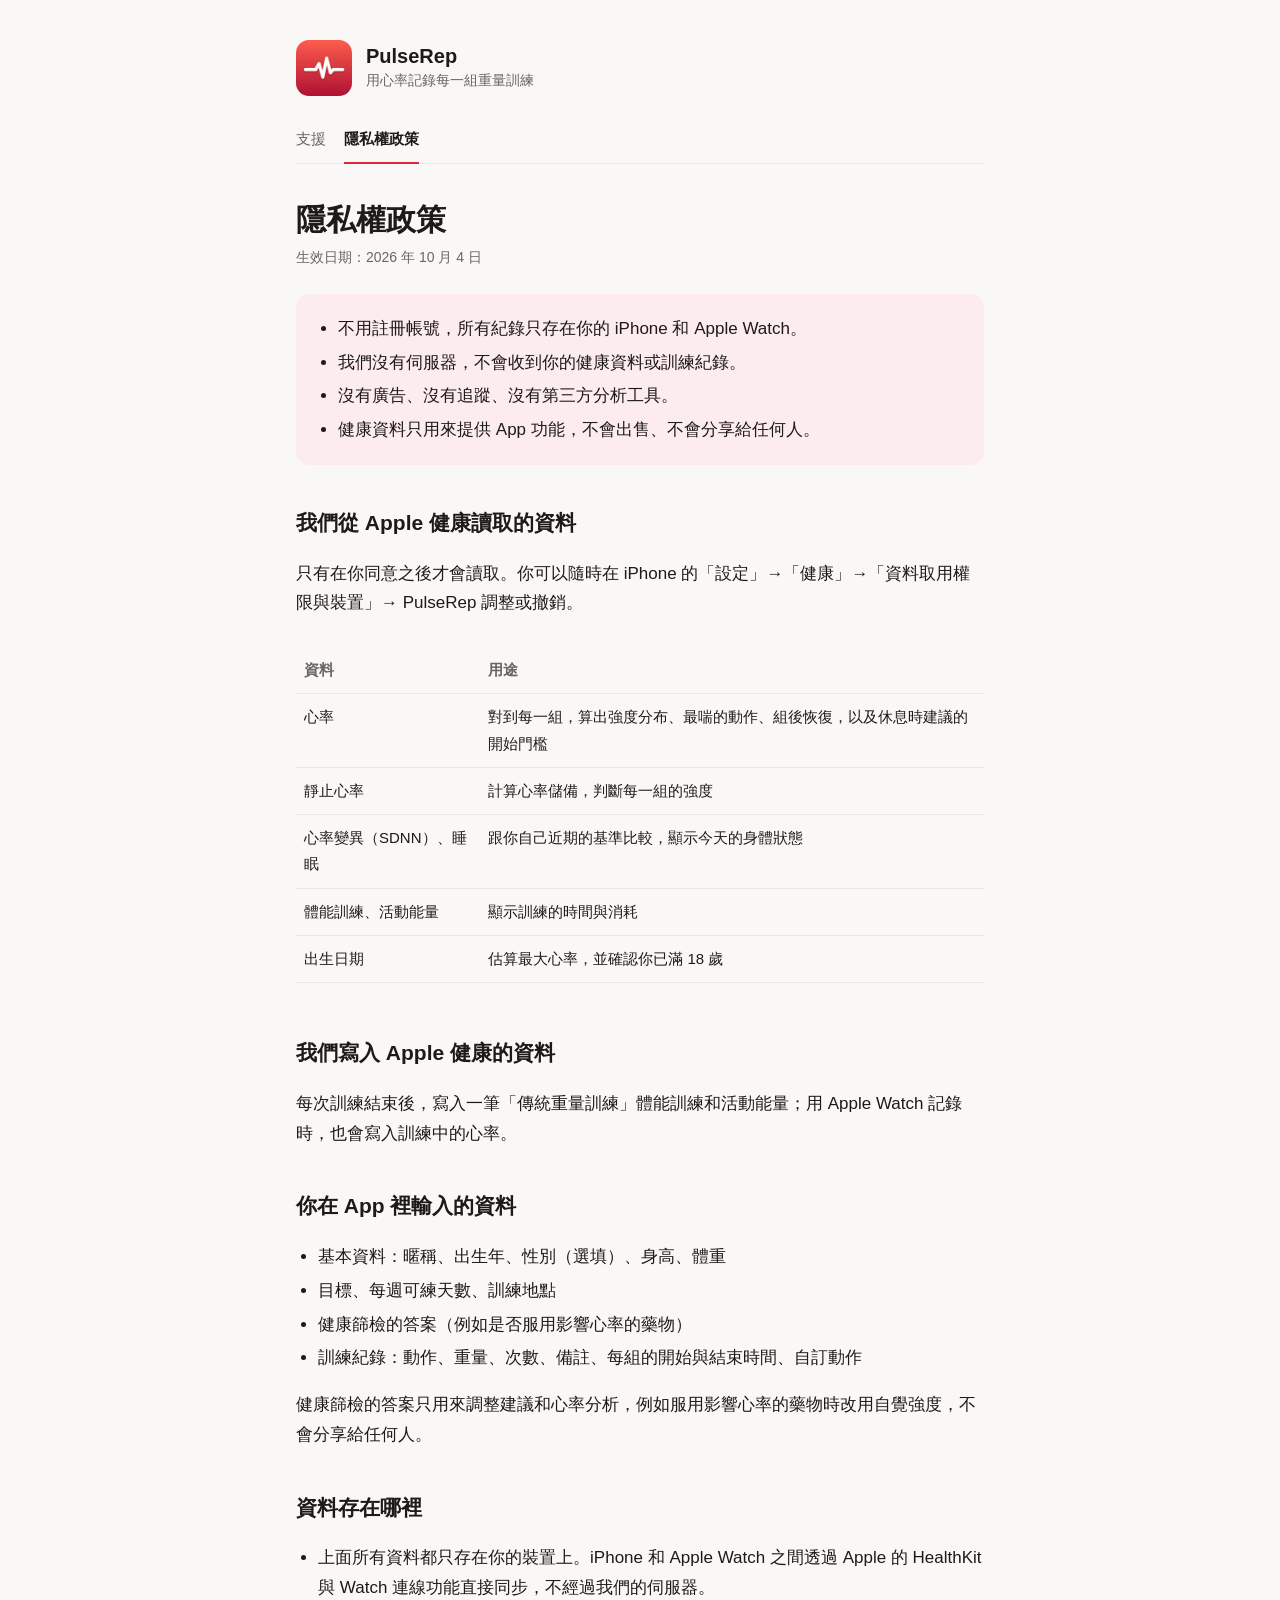
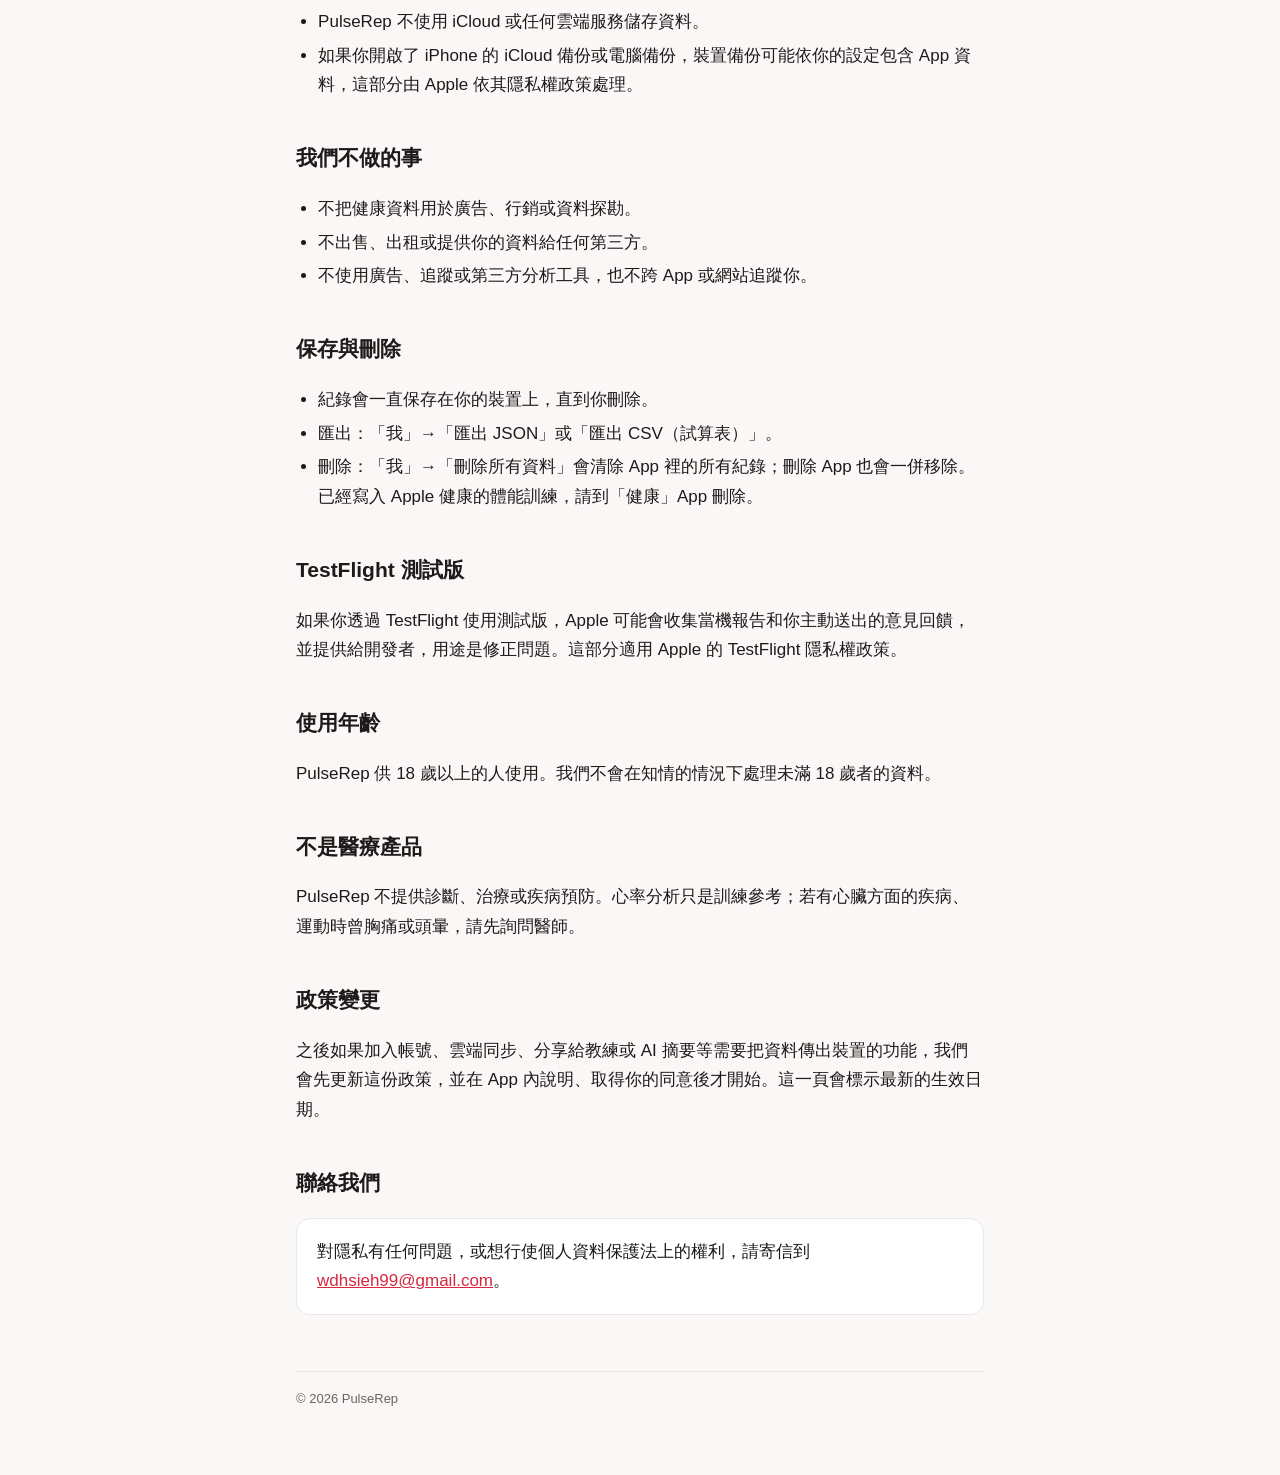
==== privacy.html @ 3b32ed13 "PulseRep 支援頁與隱私權政策 Co-Authored-By: Claude Opus 5.5 <noreply@anthropic.com>" ====
<!doctype html>
<html lang="zh-Hant">
<head>
<meta charset="utf-8">
<meta name="viewport" content="width=device-width, initial-scale=1">
<title>PulseRep 隱私權政策</title>
<meta name="description" content="PulseRep 如何處理你的健康與訓練資料。">
<link rel="icon" href="icon.png">
<link rel="stylesheet" href="style.css">
</head>
<body>
<div class="wrap">
  <header>
    <img src="icon.png" alt="">
    <div><div class="name">PulseRep</div><div class="tag">用心率記錄每一組重量訓練</div></div>
  </header>
  <nav><a href="./">支援</a><a href="privacy.html" aria-current="page">隱私權政策</a></nav>

  <h1>隱私權政策</h1>
  <p class="meta">生效日期：2026 年 10 月 4 日</p>

  <div class="summary">
    <ul>
      <li>不用註冊帳號，所有紀錄只存在你的 iPhone 和 Apple Watch。</li>
      <li>我們沒有伺服器，不會收到你的健康資料或訓練紀錄。</li>
      <li>沒有廣告、沒有追蹤、沒有第三方分析工具。</li>
      <li>健康資料只用來提供 App 功能，不會出售、不會分享給任何人。</li>
    </ul>
  </div>

  <h2>我們從 Apple 健康讀取的資料</h2>
  <p>只有在你同意之後才會讀取。你可以隨時在 iPhone 的「設定」→「健康」→「資料取用權限與裝置」→ PulseRep 調整或撤銷。</p>
  <div class="table-scroll">
  <table>
    <tr><th>資料</th><th>用途</th></tr>
    <tr><td>心率</td><td>對到每一組，算出強度分布、最喘的動作、組後恢復，以及休息時建議的開始門檻</td></tr>
    <tr><td>靜止心率</td><td>計算心率儲備，判斷每一組的強度</td></tr>
    <tr><td>心率變異（SDNN）、睡眠</td><td>跟你自己近期的基準比較，顯示今天的身體狀態</td></tr>
    <tr><td>體能訓練、活動能量</td><td>顯示訓練的時間與消耗</td></tr>
    <tr><td>出生日期</td><td>估算最大心率，並確認你已滿 18 歲</td></tr>
  </table>
  </div>

  <h2>我們寫入 Apple 健康的資料</h2>
  <p>每次訓練結束後，寫入一筆「傳統重量訓練」體能訓練和活動能量；用 Apple Watch 記錄時，也會寫入訓練中的心率。</p>

  <h2>你在 App 裡輸入的資料</h2>
  <ul>
    <li>基本資料：暱稱、出生年、性別（選填）、身高、體重</li>
    <li>目標、每週可練天數、訓練地點</li>
    <li>健康篩檢的答案（例如是否服用影響心率的藥物）</li>
    <li>訓練紀錄：動作、重量、次數、備註、每組的開始與結束時間、自訂動作</li>
  </ul>
  <p>健康篩檢的答案只用來調整建議和心率分析，例如服用影響心率的藥物時改用自覺強度，不會分享給任何人。</p>

  <h2>資料存在哪裡</h2>
  <ul>
    <li>上面所有資料都只存在你的裝置上。iPhone 和 Apple Watch 之間透過 Apple 的 HealthKit 與 Watch 連線功能直接同步，不經過我們的伺服器。</li>
    <li>PulseRep 不使用 iCloud 或任何雲端服務儲存資料。</li>
    <li>如果你開啟了 iPhone 的 iCloud 備份或電腦備份，裝置備份可能依你的設定包含 App 資料，這部分由 Apple 依其隱私權政策處理。</li>
  </ul>

  <h2>我們不做的事</h2>
  <ul>
    <li>不把健康資料用於廣告、行銷或資料探勘。</li>
    <li>不出售、出租或提供你的資料給任何第三方。</li>
    <li>不使用廣告、追蹤或第三方分析工具，也不跨 App 或網站追蹤你。</li>
  </ul>

  <h2>保存與刪除</h2>
  <ul>
    <li>紀錄會一直保存在你的裝置上，直到你刪除。</li>
    <li>匯出：「我」→「匯出 JSON」或「匯出 CSV（試算表）」。</li>
    <li>刪除：「我」→「刪除所有資料」會清除 App 裡的所有紀錄；刪除 App 也會一併移除。已經寫入 Apple 健康的體能訓練，請到「健康」App 刪除。</li>
  </ul>

  <h2>TestFlight 測試版</h2>
  <p>如果你透過 TestFlight 使用測試版，Apple 可能會收集當機報告和你主動送出的意見回饋，並提供給開發者，用途是修正問題。這部分適用 Apple 的 TestFlight 隱私權政策。</p>

  <h2>使用年齡</h2>
  <p>PulseRep 供 18 歲以上的人使用。我們不會在知情的情況下處理未滿 18 歲者的資料。</p>

  <h2>不是醫療產品</h2>
  <p>PulseRep 不提供診斷、治療或疾病預防。心率分析只是訓練參考；若有心臟方面的疾病、運動時曾胸痛或頭暈，請先詢問醫師。</p>

  <h2>政策變更</h2>
  <p>之後如果加入帳號、雲端同步、分享給教練或 AI 摘要等需要把資料傳出裝置的功能，我們會先更新這份政策，並在 App 內說明、取得你的同意後才開始。這一頁會標示最新的生效日期。</p>

  <h2>聯絡我們</h2>
  <div class="contact">對隱私有任何問題，或想行使個人資料保護法上的權利，請寄信到 <a href="mailto:wdhsieh99@gmail.com">wdhsieh99@gmail.com</a>。</div>

  <footer>© 2026 PulseRep</footer>
</div>
</body>
</html>
---- style.css ----
:root {
  --bg: #faf8f7;
  --surface: #ffffff;
  --text: #1d1a1a;
  --muted: #6b6464;
  --line: #ebe5e3;
  --accent: #d6283f;
  --accent-soft: #fdecee;
  color-scheme: light dark;
}
@media (prefers-color-scheme: dark) {
  :root {
    --bg: #141212;
    --surface: #1e1b1b;
    --text: #f2eeee;
    --muted: #a39b9b;
    --line: #2f2a2a;
    --accent: #ff5e6c;
    --accent-soft: #3a1d21;
  }
}
* { box-sizing: border-box; }
html { -webkit-text-size-adjust: 100%; }
body {
  margin: 0;
  background: var(--bg);
  color: var(--text);
  font: 17px/1.75 -apple-system, BlinkMacSystemFont, "PingFang TC", "Noto Sans TC", "Helvetica Neue", sans-serif;
}
.wrap { max-width: 720px; margin: 0 auto; padding: 40px 16px 64px; }
header { display: flex; align-items: center; gap: 14px; margin-bottom: 8px; }
header img { width: 56px; height: 56px; border-radius: 13px; }
header .name { font-weight: 700; font-size: 20px; line-height: 1.2; }
header .tag { color: var(--muted); font-size: 14px; }
nav { display: flex; gap: 18px; margin: 20px 0 36px; font-size: 15px; border-bottom: 1px solid var(--line); }
nav a { color: var(--muted); text-decoration: none; padding: 10px 0; border-bottom: 2px solid transparent; margin-bottom: -1px; }
nav a[aria-current="page"] { color: var(--text); border-color: var(--accent); font-weight: 600; }
h1 { font-size: 30px; line-height: 1.3; margin: 0 0 6px; }
h2 { font-size: 21px; margin: 40px 0 10px; }
h3 { font-size: 17px; margin: 24px 0 4px; }
p, li { color: var(--text); }
.meta { color: var(--muted); font-size: 14px; margin: 0 0 24px; }
a { color: var(--accent); }
ul { padding-left: 1.3em; }
li { margin: 4px 0; }
.summary {
  background: var(--accent-soft);
  border-radius: 14px;
  padding: 16px 20px;
  margin: 24px 0;
}
.summary ul { margin: 0; }
table { width: 100%; border-collapse: collapse; font-size: 15px; margin: 12px 0; }
th, td { text-align: left; padding: 10px 8px; border-bottom: 1px solid var(--line); vertical-align: top; }
th { color: var(--muted); font-weight: 600; }
.table-scroll { overflow-x: auto; }
details { background: var(--surface); border: 1px solid var(--line); border-radius: 12px; padding: 12px 16px; margin: 10px 0; }
summary { cursor: pointer; font-weight: 600; }
details p, details ul { margin: 8px 0 0; }
.contact { background: var(--surface); border: 1px solid var(--line); border-radius: 14px; padding: 18px 20px; margin-top: 16px; }
footer { color: var(--muted); font-size: 13px; margin-top: 56px; padding-top: 16px; border-top: 1px solid var(--line); }
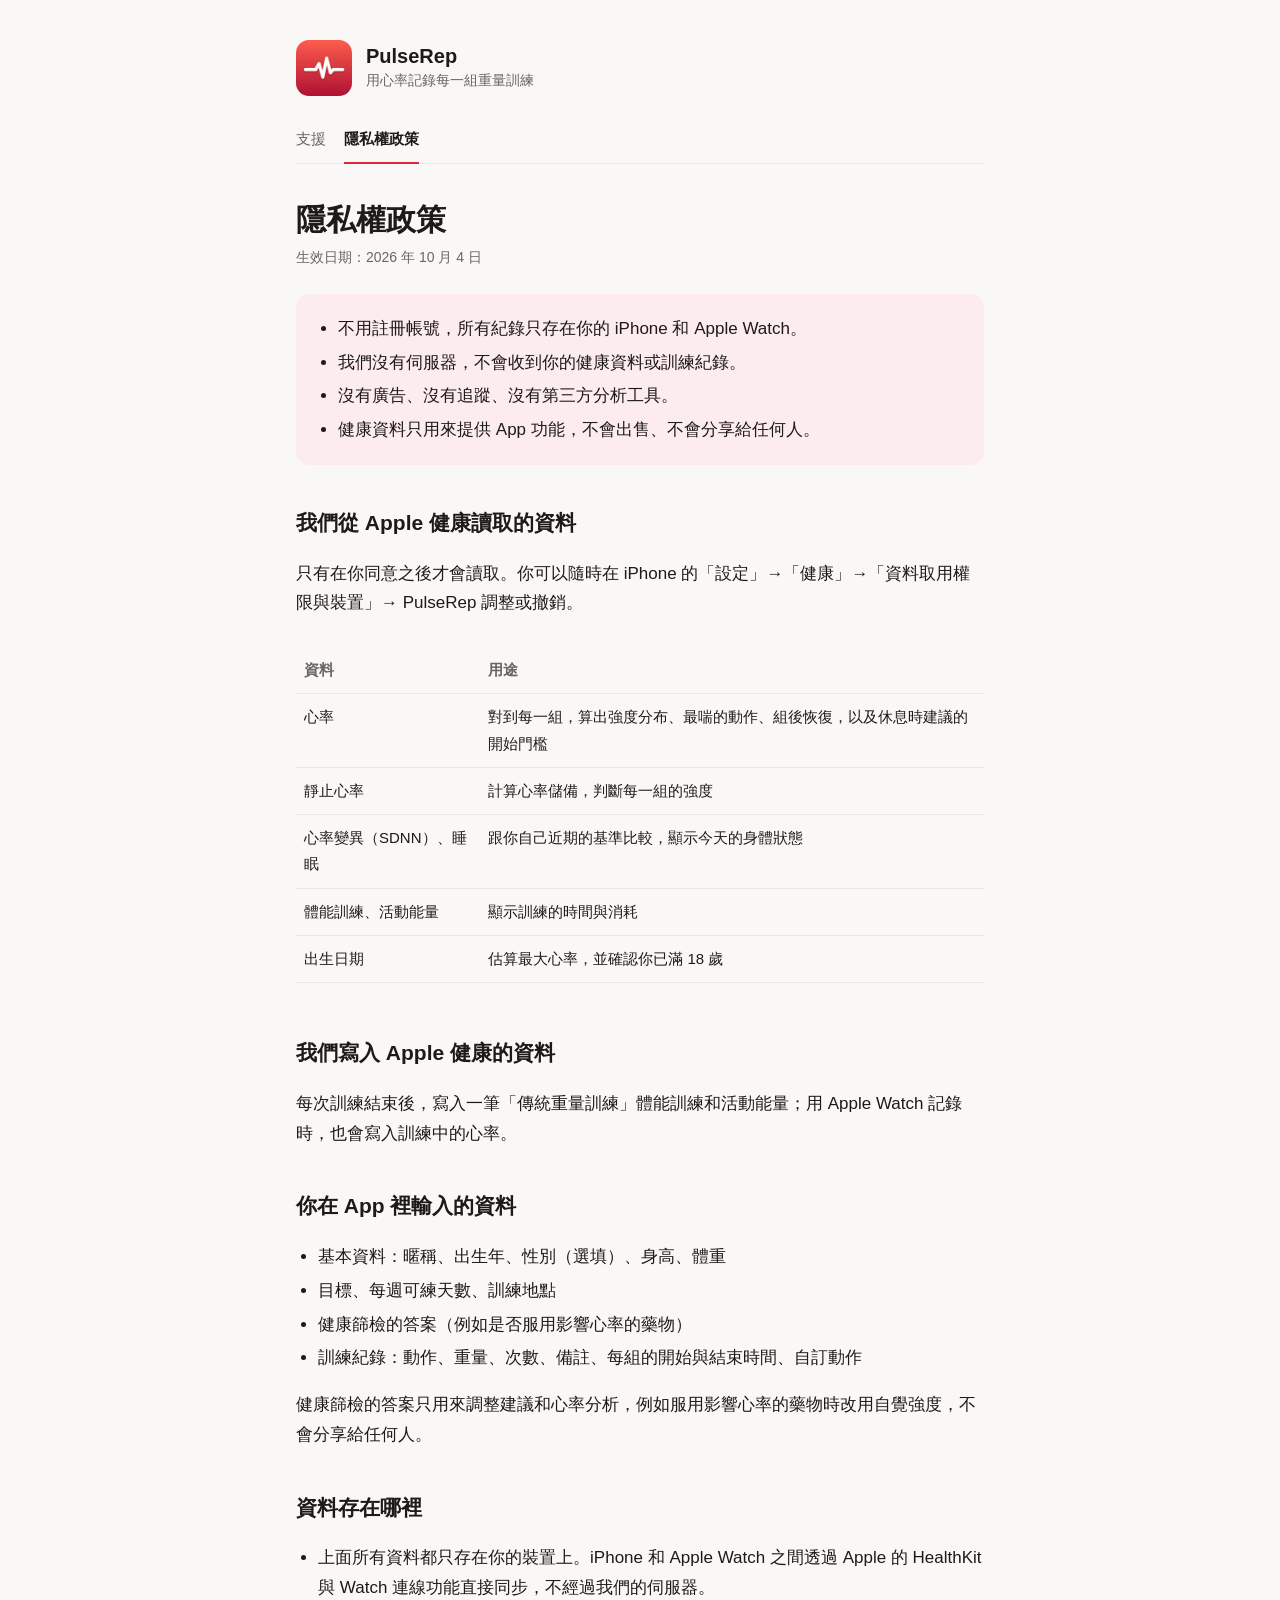
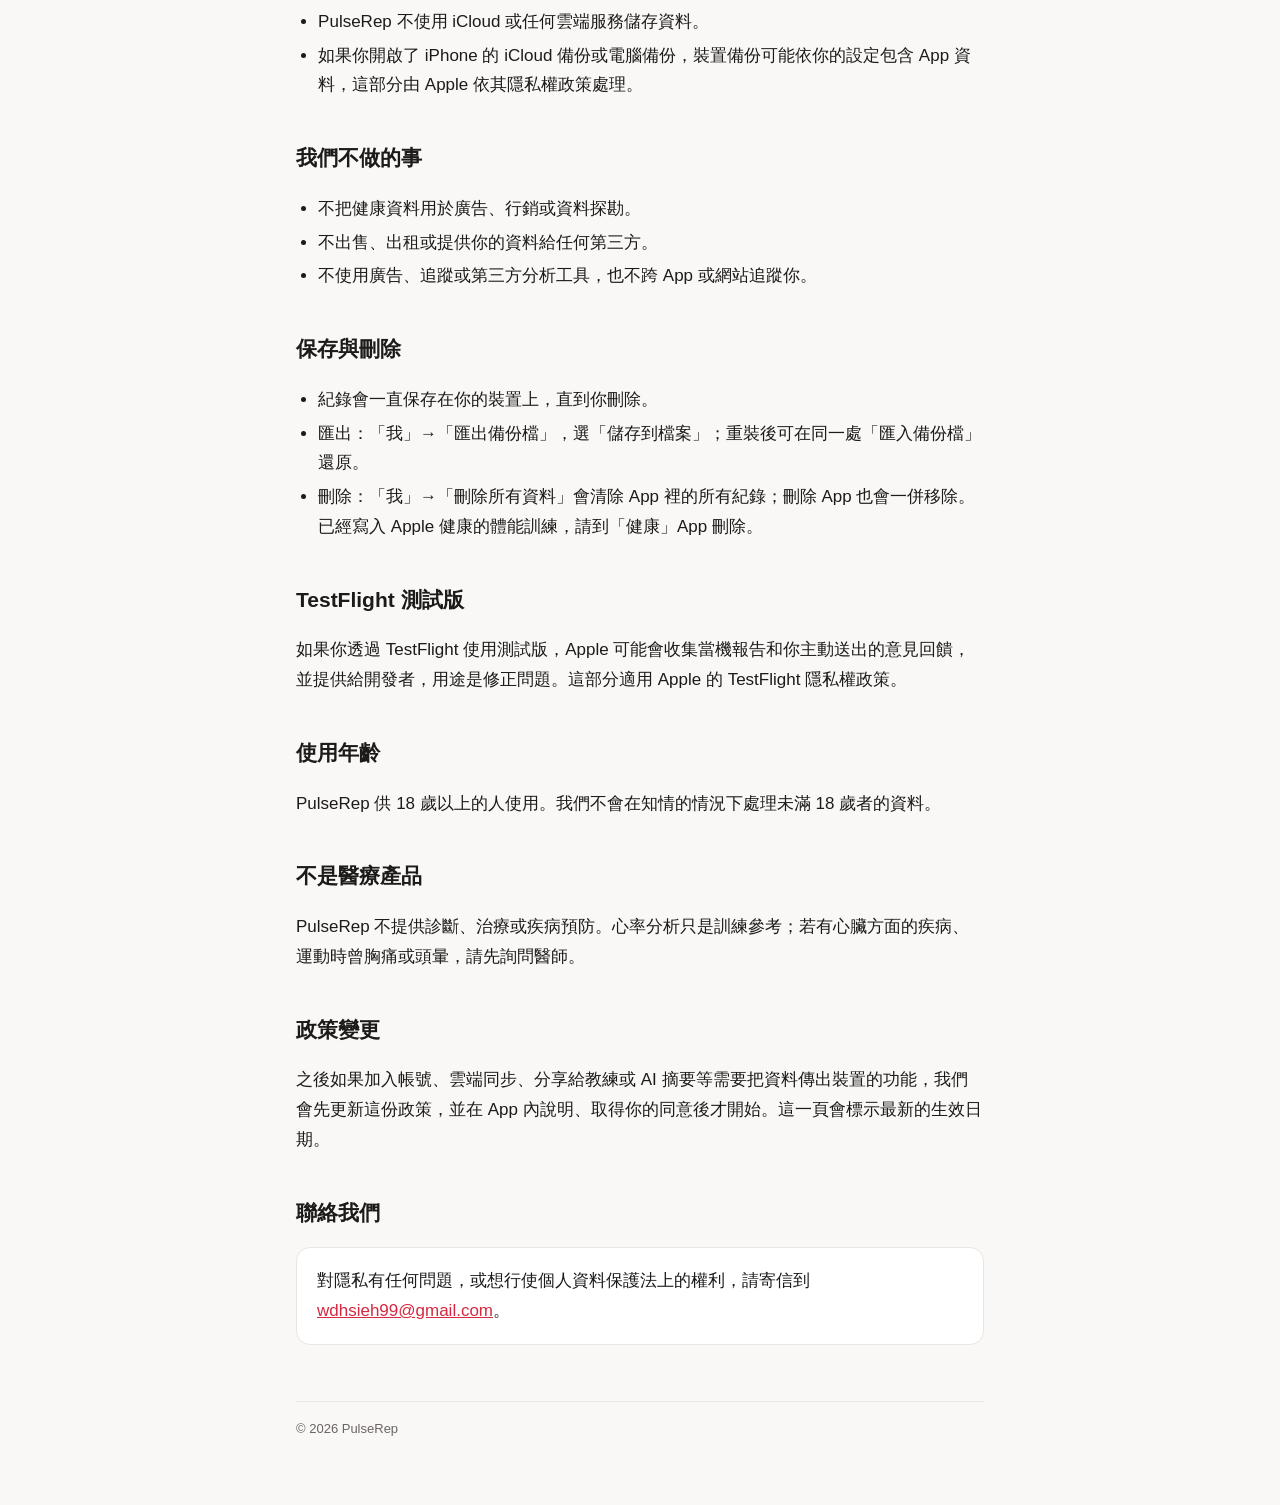
==== commit 4f7d47c9: "匯出改為單一備份檔，重裝後可匯入還原（拿掉 CSV） Co-Authored-By: Claude Opus 5.5 <noreply@anthropic.com>" ====
--- a/privacy.html
+++ b/privacy.html
@@ -70,7 +70,7 @@
   <h2>保存與刪除</h2>
   <ul>
     <li>紀錄會一直保存在你的裝置上，直到你刪除。</li>
-    <li>匯出：「我」→「匯出 JSON」或「匯出 CSV（試算表）」。</li>
+    <li>匯出：「我」→「匯出備份檔」，選「儲存到檔案」；重裝後可在同一處「匯入備份檔」還原。</li>
     <li>刪除：「我」→「刪除所有資料」會清除 App 裡的所有紀錄；刪除 App 也會一併移除。已經寫入 Apple 健康的體能訓練，請到「健康」App 刪除。</li>
   </ul>
 
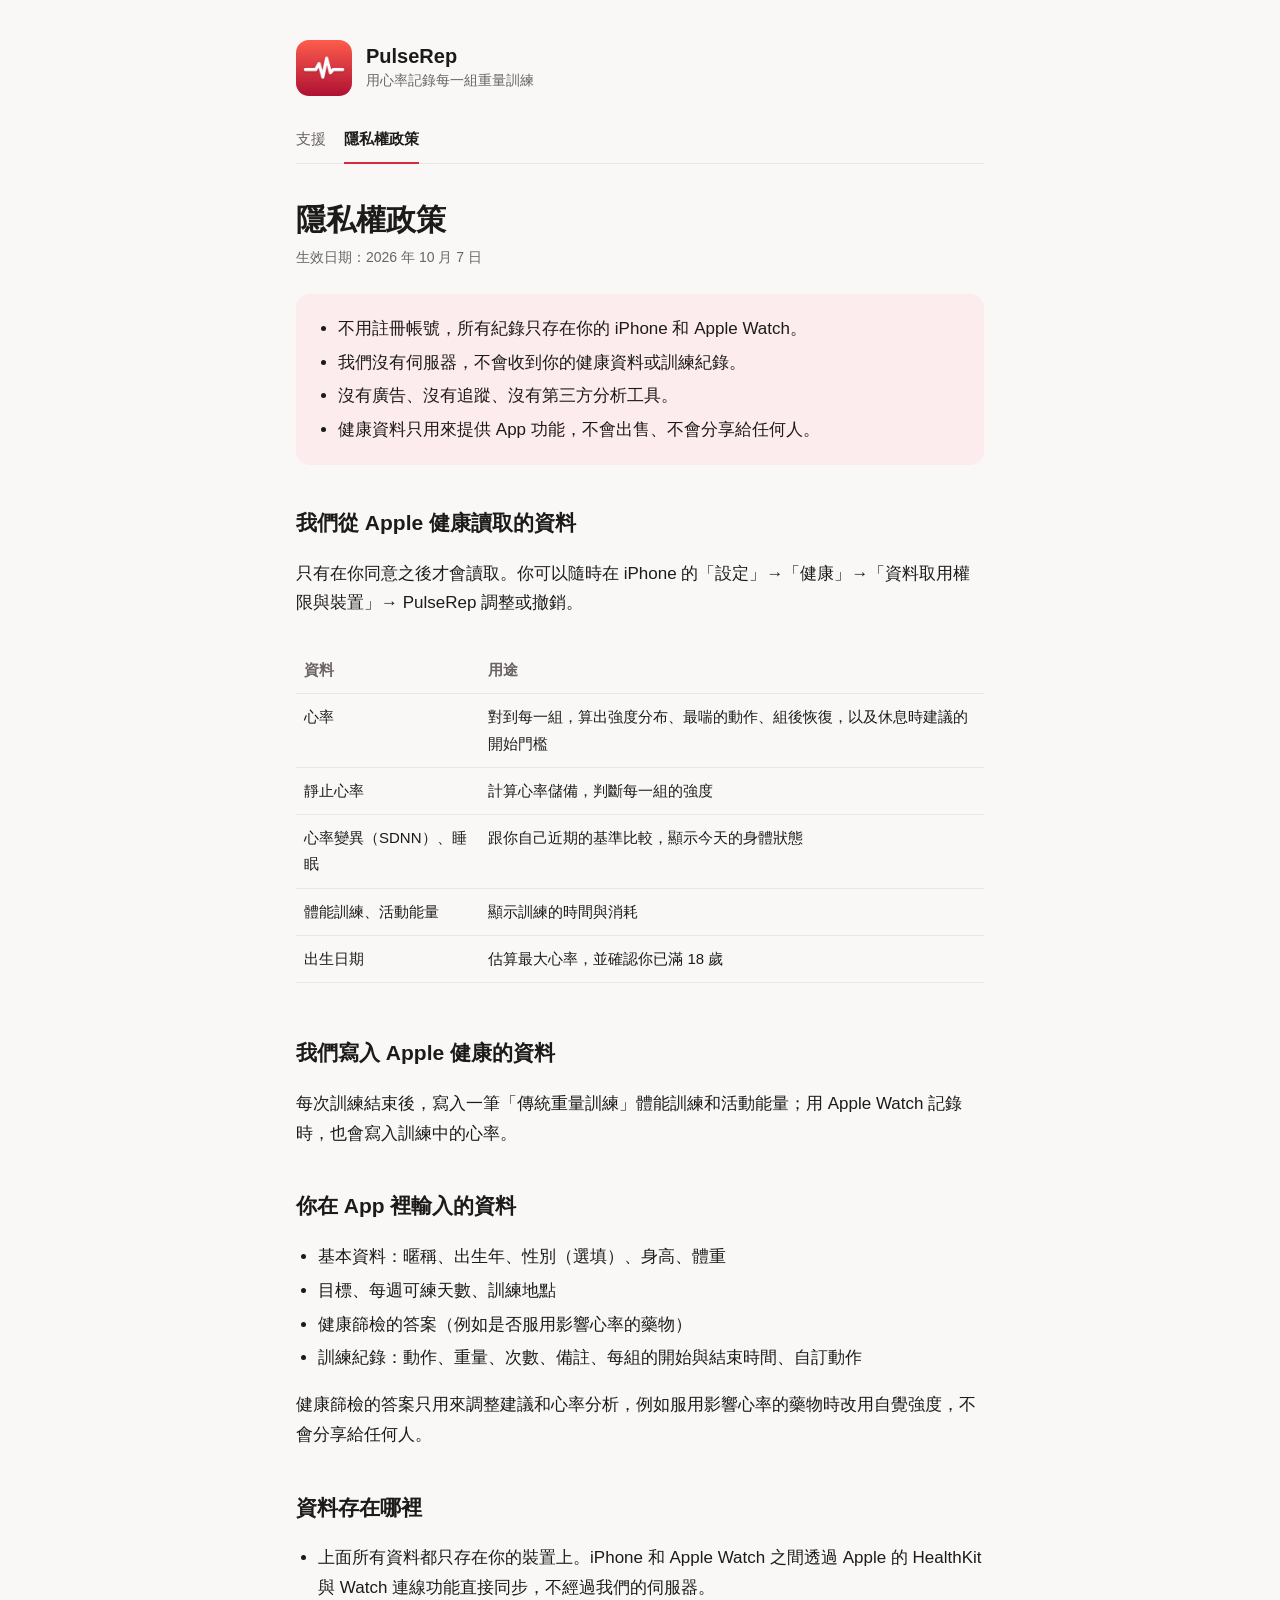
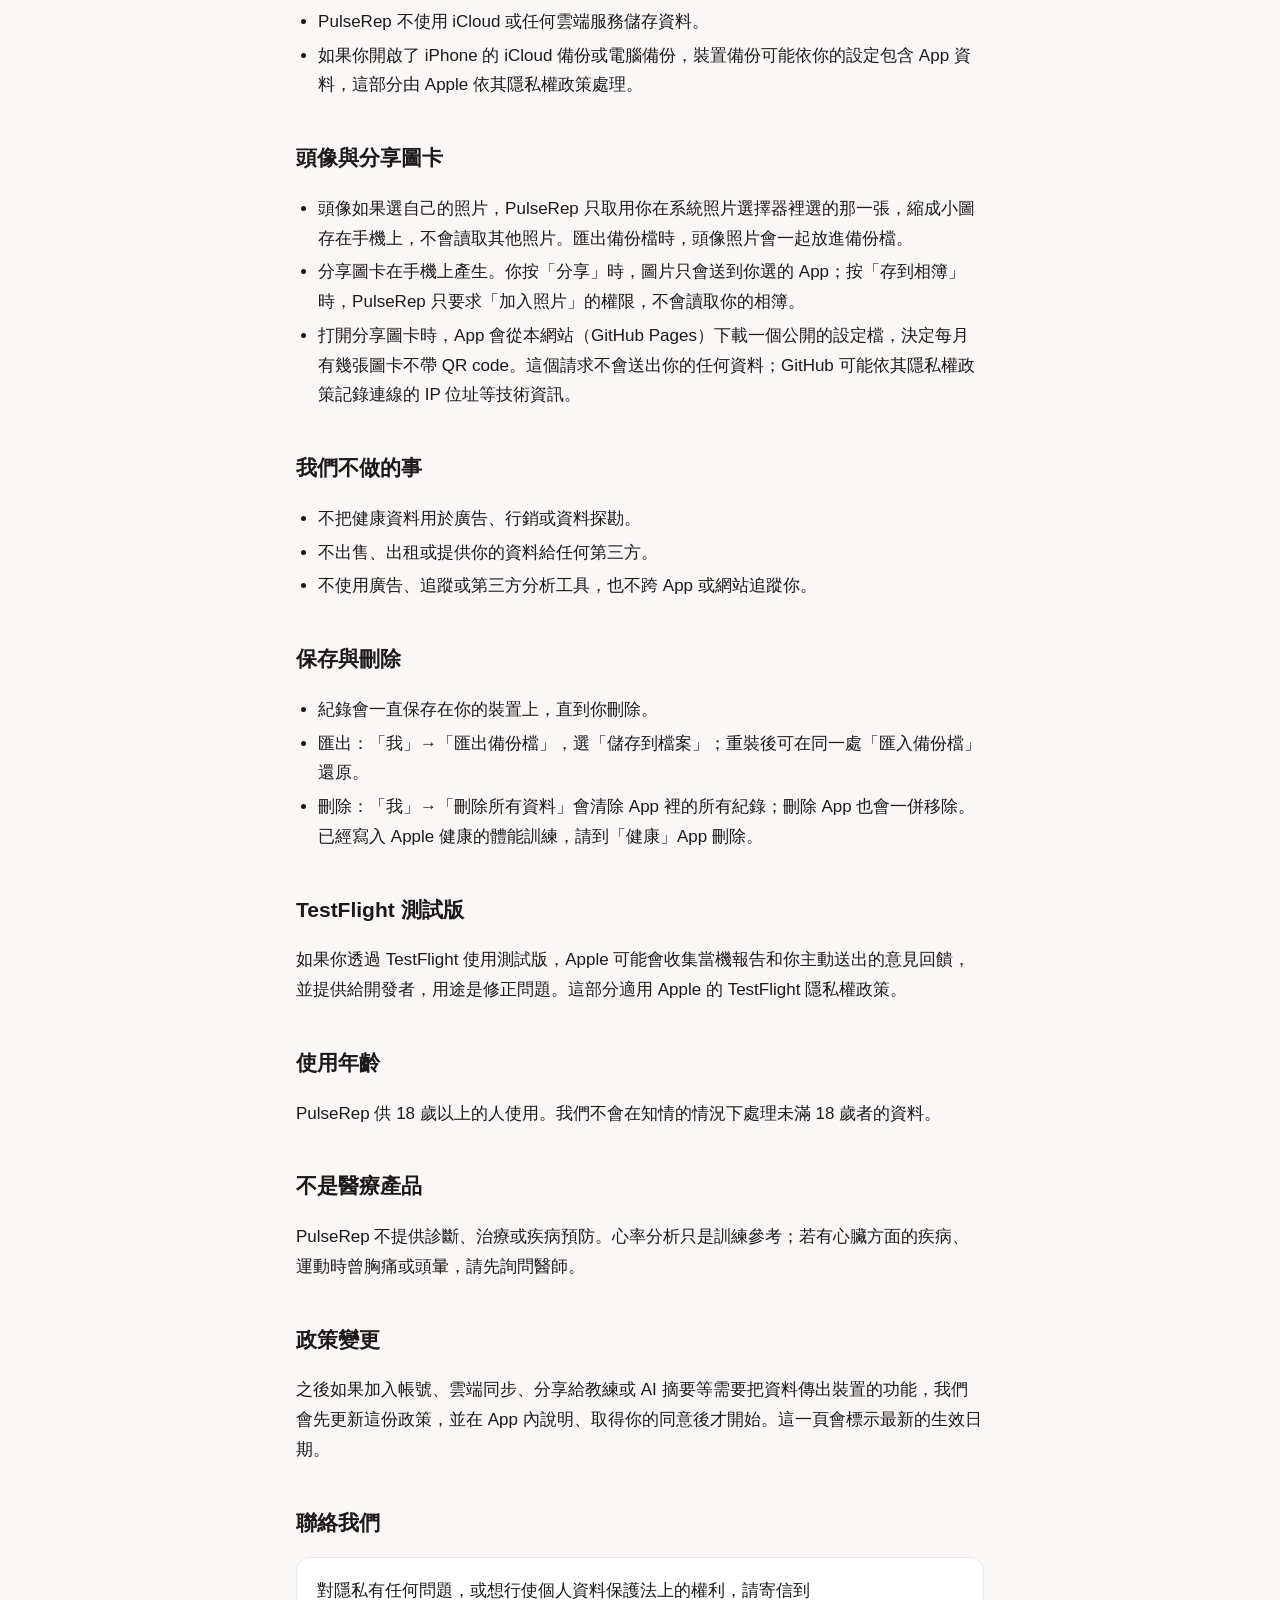
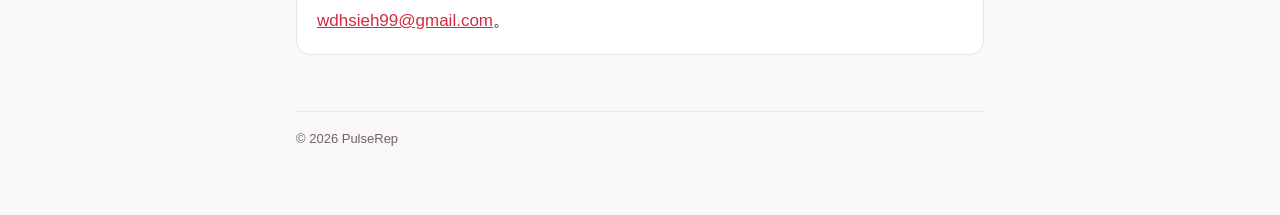
==== commit 13c5547d: "隱私權政策：頭像照片、分享圖卡與設定檔請求（生效日期 2026-10-07） Co-Authored-By: Claude Opus 5.5 <noreply@anthropic.com>" ====
--- a/privacy.html
+++ b/privacy.html
@@ -17,7 +17,7 @@
   <nav><a href="./">支援</a><a href="privacy.html" aria-current="page">隱私權政策</a></nav>
 
   <h1>隱私權政策</h1>
-  <p class="meta">生效日期：2026 年 10 月 4 日</p>
+  <p class="meta">生效日期：2026 年 10 月 7 日</p>
 
   <div class="summary">
     <ul>
@@ -60,6 +60,13 @@
     <li>如果你開啟了 iPhone 的 iCloud 備份或電腦備份，裝置備份可能依你的設定包含 App 資料，這部分由 Apple 依其隱私權政策處理。</li>
   </ul>
 
+  <h2>頭像與分享圖卡</h2>
+  <ul>
+    <li>頭像如果選自己的照片，PulseRep 只取用你在系統照片選擇器裡選的那一張，縮成小圖存在手機上，不會讀取其他照片。匯出備份檔時，頭像照片會一起放進備份檔。</li>
+    <li>分享圖卡在手機上產生。你按「分享」時，圖片只會送到你選的 App；按「存到相簿」時，PulseRep 只要求「加入照片」的權限，不會讀取你的相簿。</li>
+    <li>打開分享圖卡時，App 會從本網站（GitHub Pages）下載一個公開的設定檔，決定每月有幾張圖卡不帶 QR code。這個請求不會送出你的任何資料；GitHub 可能依其隱私權政策記錄連線的 IP 位址等技術資訊。</li>
+  </ul>
+
   <h2>我們不做的事</h2>
   <ul>
     <li>不把健康資料用於廣告、行銷或資料探勘。</li>
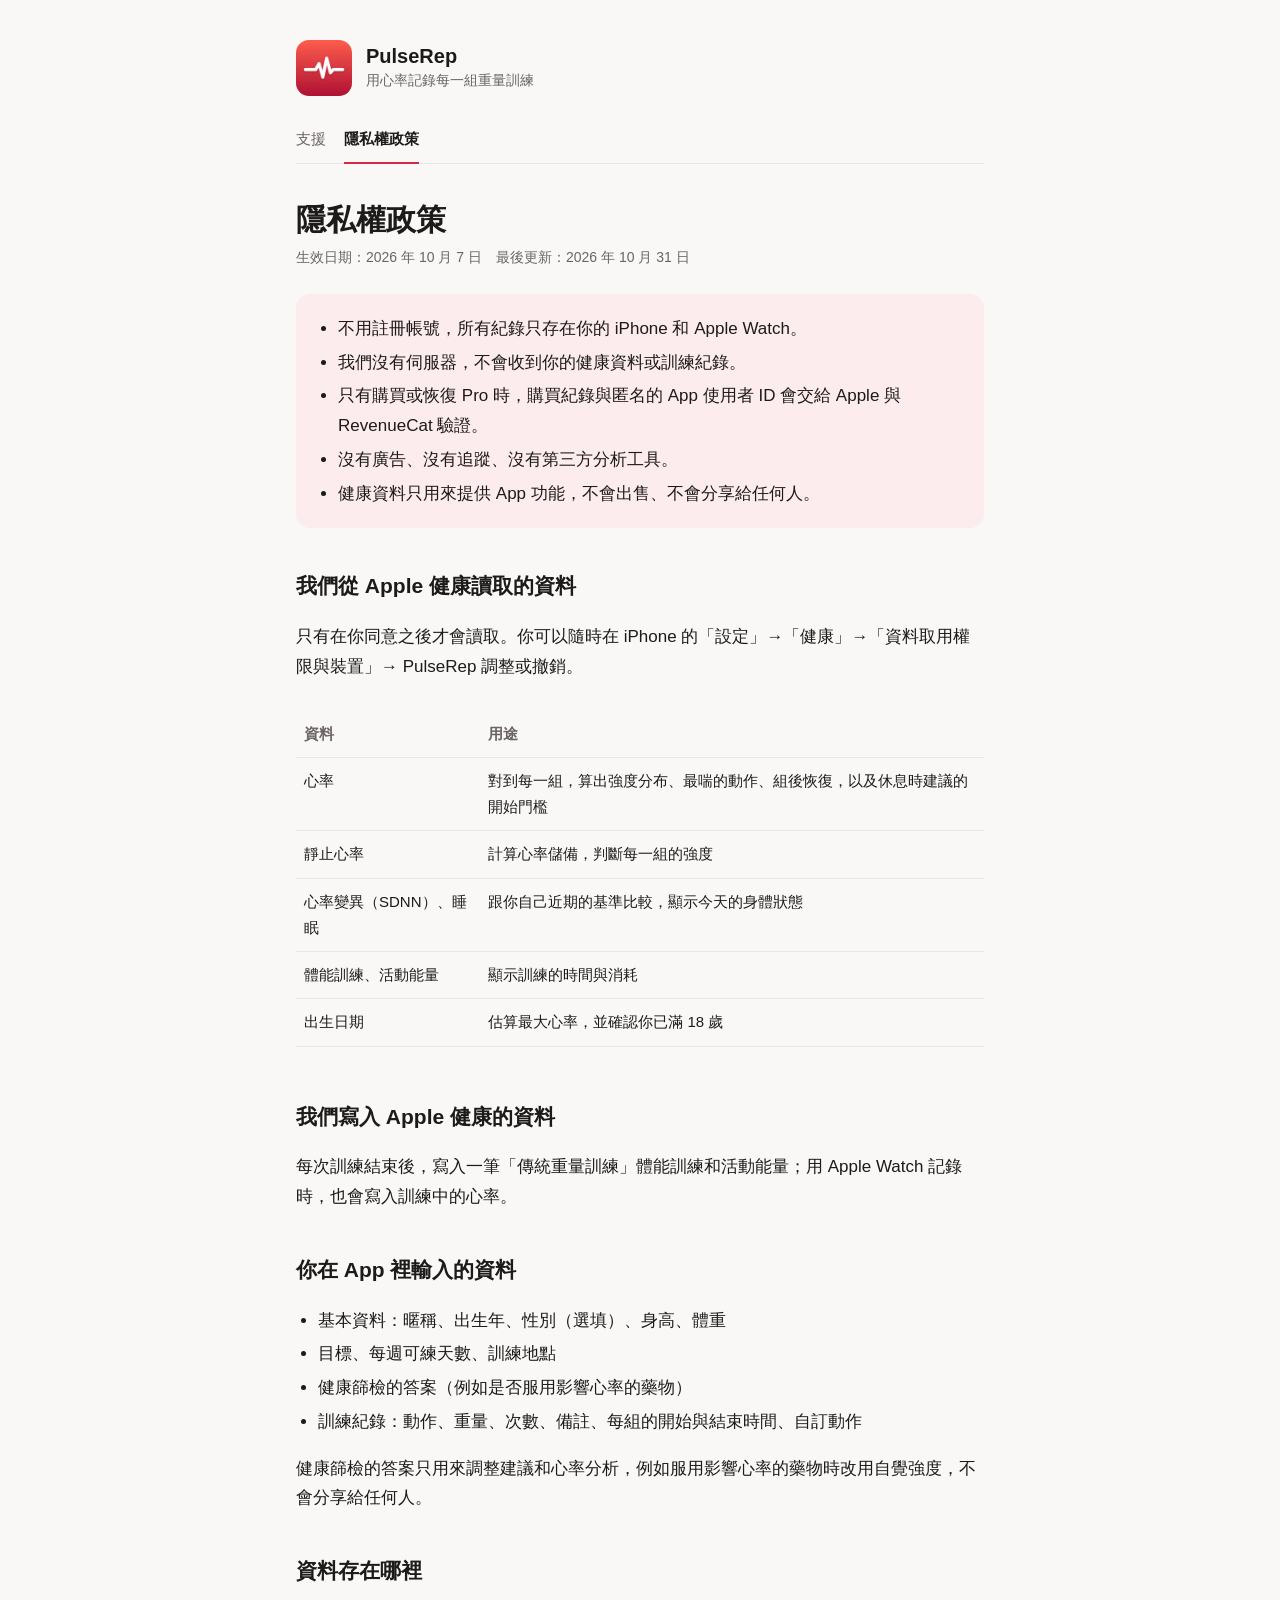
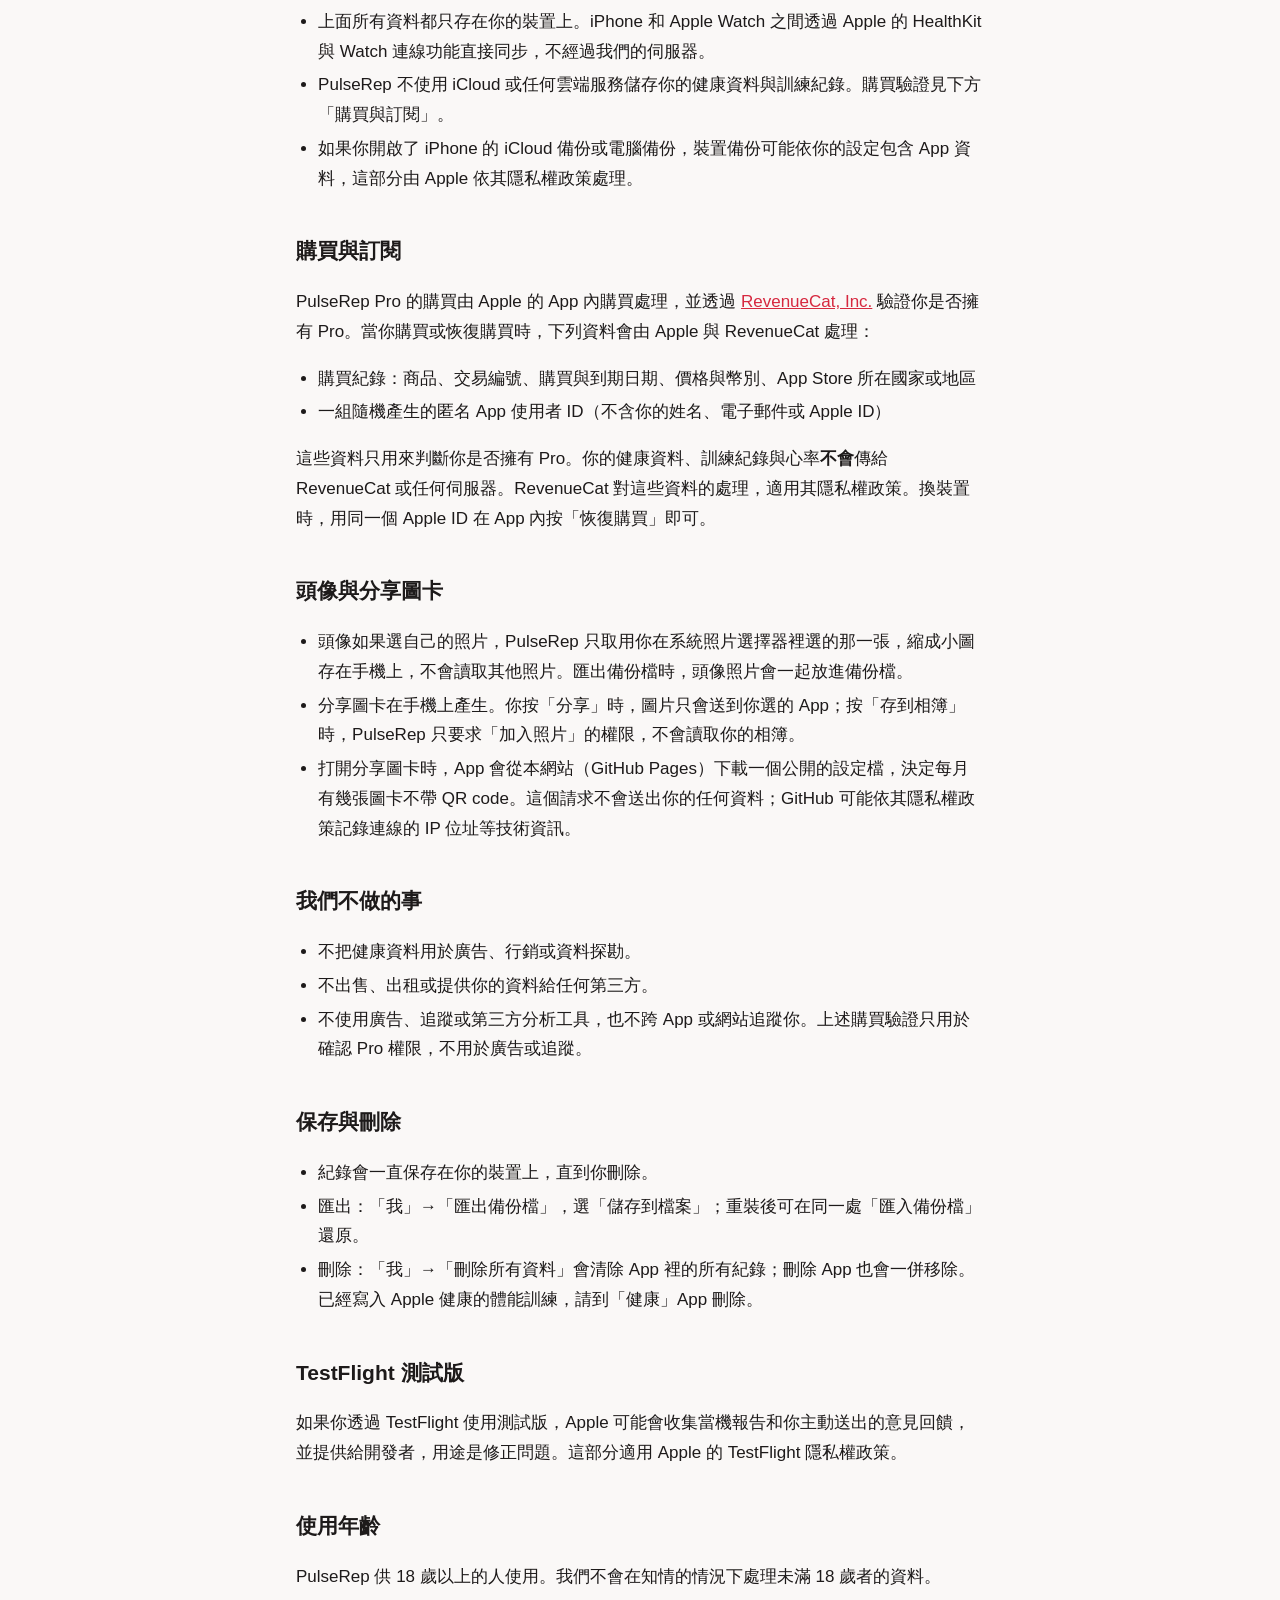
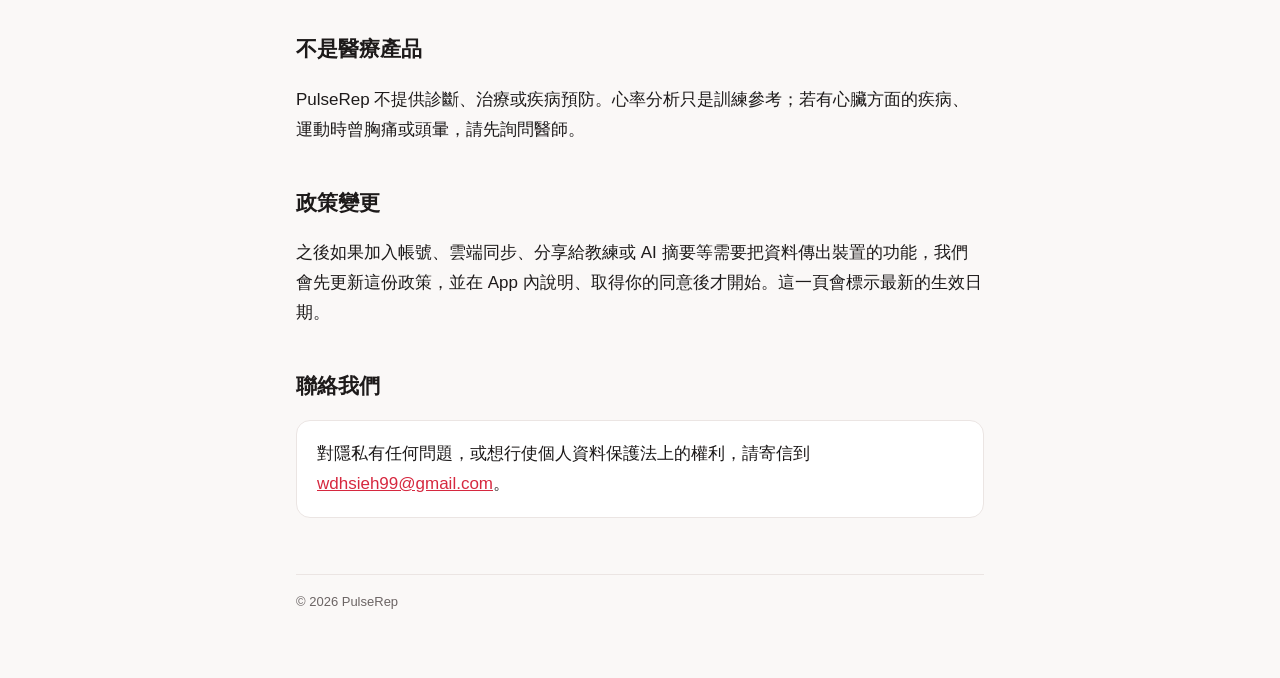
==== commit 6713a4d6: "隱私權政策：新增「購買與訂閱」（Apple IAP＋RevenueCat 驗證 Pro），最後更新 2026-10-31" ====
--- a/privacy.html
+++ b/privacy.html
@@ -17,12 +17,13 @@
   <nav><a href="./">支援</a><a href="privacy.html" aria-current="page">隱私權政策</a></nav>
 
   <h1>隱私權政策</h1>
-  <p class="meta">生效日期：2026 年 10 月 7 日</p>
+  <p class="meta">生效日期：2026 年 10 月 7 日　最後更新：2026 年 10 月 31 日</p>
 
   <div class="summary">
     <ul>
       <li>不用註冊帳號，所有紀錄只存在你的 iPhone 和 Apple Watch。</li>
       <li>我們沒有伺服器，不會收到你的健康資料或訓練紀錄。</li>
+      <li>只有購買或恢復 Pro 時，購買紀錄與匿名的 App 使用者 ID 會交給 Apple 與 RevenueCat 驗證。</li>
       <li>沒有廣告、沒有追蹤、沒有第三方分析工具。</li>
       <li>健康資料只用來提供 App 功能，不會出售、不會分享給任何人。</li>
     </ul>
@@ -56,9 +57,17 @@
   <h2>資料存在哪裡</h2>
   <ul>
     <li>上面所有資料都只存在你的裝置上。iPhone 和 Apple Watch 之間透過 Apple 的 HealthKit 與 Watch 連線功能直接同步，不經過我們的伺服器。</li>
-    <li>PulseRep 不使用 iCloud 或任何雲端服務儲存資料。</li>
+    <li>PulseRep 不使用 iCloud 或任何雲端服務儲存你的健康資料與訓練紀錄。購買驗證見下方「購買與訂閱」。</li>
     <li>如果你開啟了 iPhone 的 iCloud 備份或電腦備份，裝置備份可能依你的設定包含 App 資料，這部分由 Apple 依其隱私權政策處理。</li>
   </ul>
+
+  <h2>購買與訂閱</h2>
+  <p>PulseRep Pro 的購買由 Apple 的 App 內購買處理，並透過 <a href="https://www.revenuecat.com/privacy">RevenueCat, Inc.</a> 驗證你是否擁有 Pro。當你購買或恢復購買時，下列資料會由 Apple 與 RevenueCat 處理：</p>
+  <ul>
+    <li>購買紀錄：商品、交易編號、購買與到期日期、價格與幣別、App Store 所在國家或地區</li>
+    <li>一組隨機產生的匿名 App 使用者 ID（不含你的姓名、電子郵件或 Apple ID）</li>
+  </ul>
+  <p>這些資料只用來判斷你是否擁有 Pro。你的健康資料、訓練紀錄與心率<strong>不會</strong>傳給 RevenueCat 或任何伺服器。RevenueCat 對這些資料的處理，適用其隱私權政策。換裝置時，用同一個 Apple ID 在 App 內按「恢復購買」即可。</p>
 
   <h2>頭像與分享圖卡</h2>
   <ul>
@@ -71,7 +80,7 @@
   <ul>
     <li>不把健康資料用於廣告、行銷或資料探勘。</li>
     <li>不出售、出租或提供你的資料給任何第三方。</li>
-    <li>不使用廣告、追蹤或第三方分析工具，也不跨 App 或網站追蹤你。</li>
+    <li>不使用廣告、追蹤或第三方分析工具，也不跨 App 或網站追蹤你。上述購買驗證只用於確認 Pro 權限，不用於廣告或追蹤。</li>
   </ul>
 
   <h2>保存與刪除</h2>
